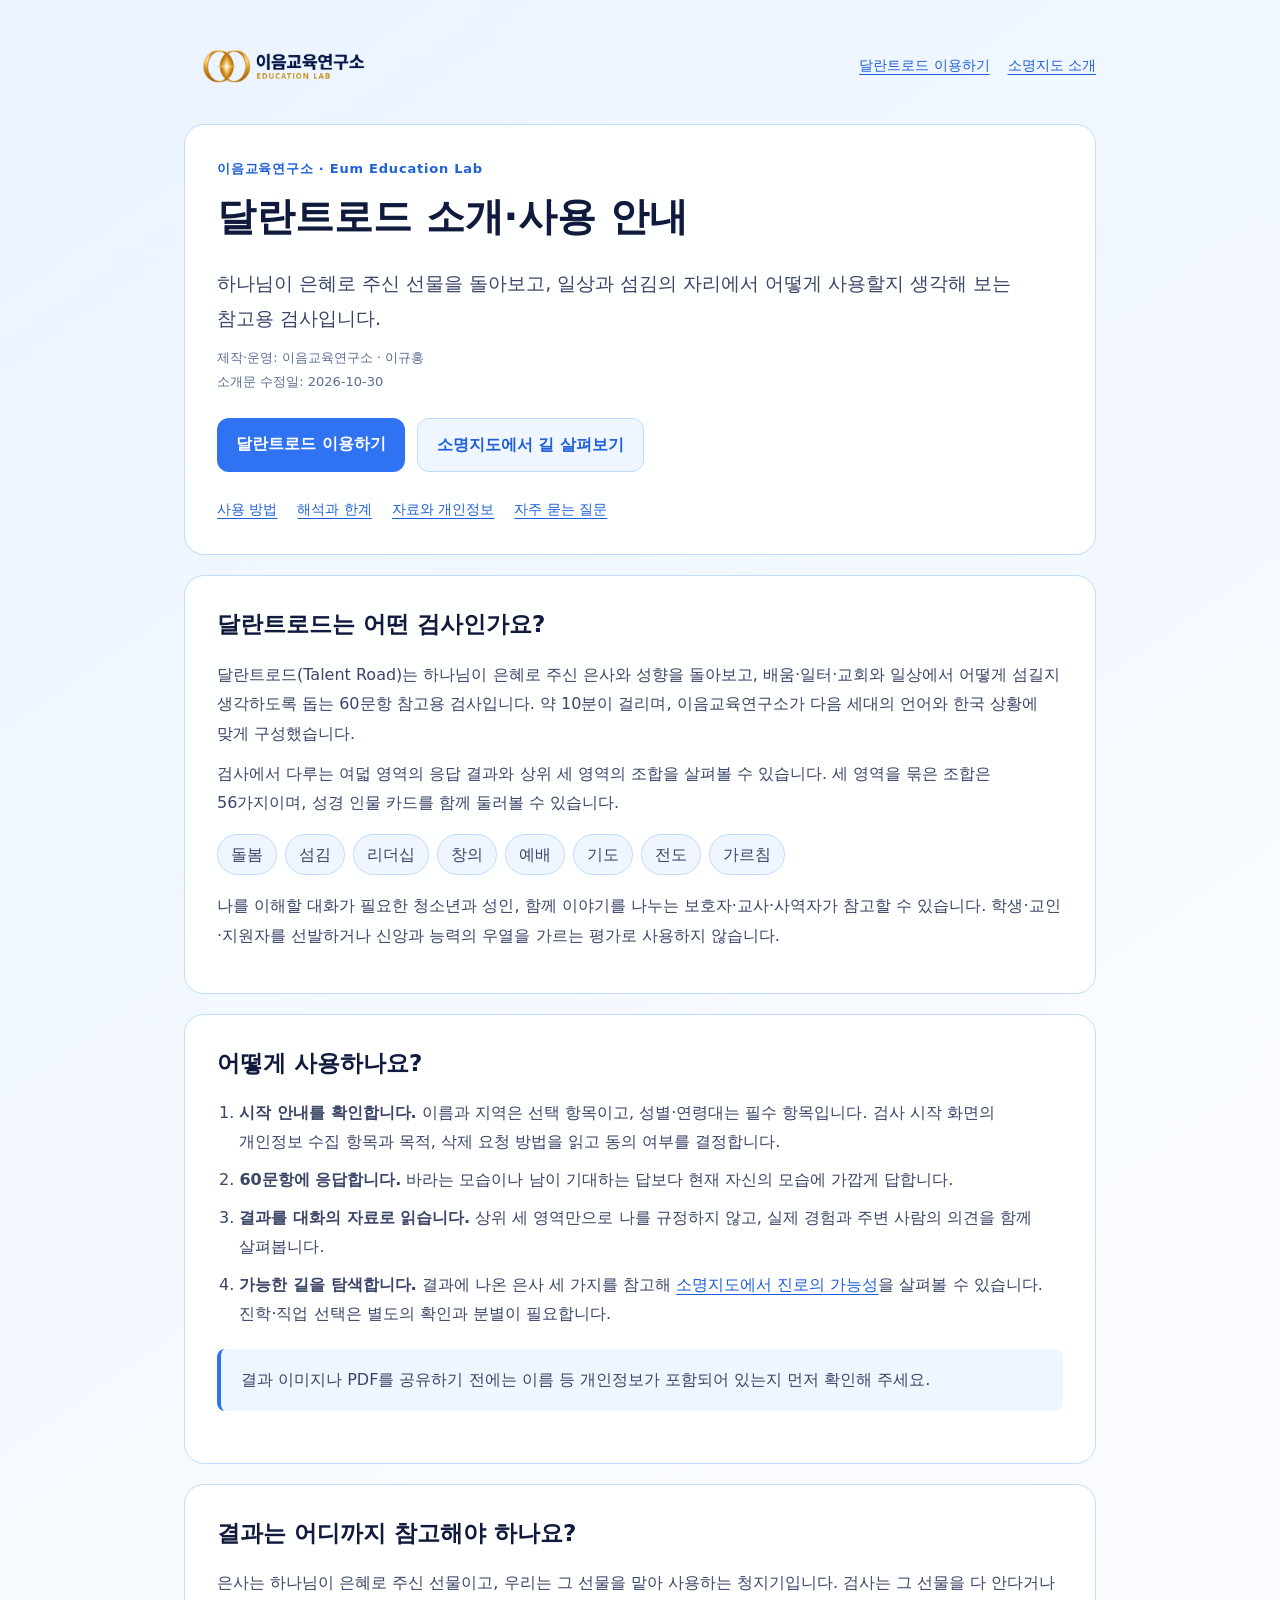
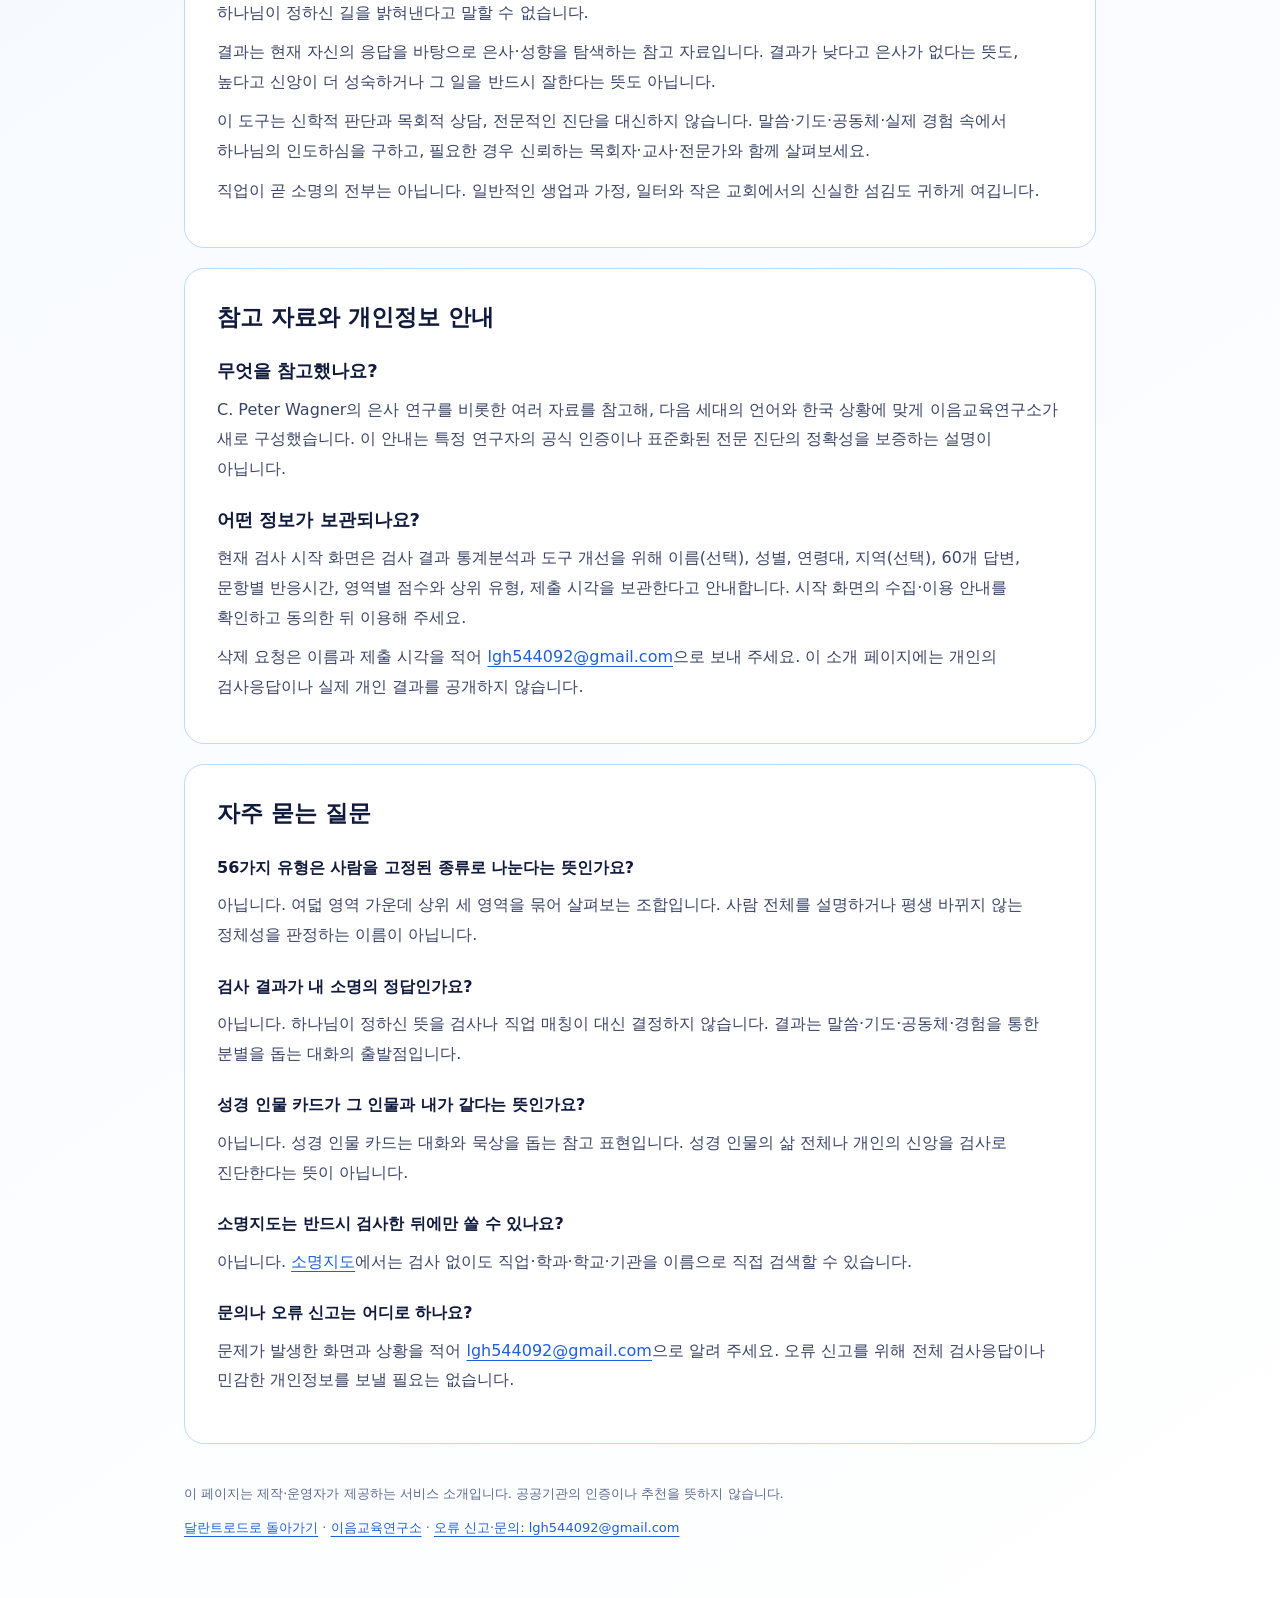
==== about.html @ 41f684d1 "Add public introduction, usage guide and FAQ Add a static Korean about.html with purpose, usage, pri" ====
<!doctype html>
<html lang="ko"><head><meta charset="utf-8"><meta name="viewport" content="width=device-width,initial-scale=1"><title>달란트로드 소개·사용 안내 | 이음교육연구소</title><meta name="description" content="달란트로드는 60문항으로 은사·성향을 돌아보는 참고용 검사입니다. 여덟 영역과 56가지 조합, 결과 해석의 한계, 개인정보 안내, 소명지도 활용 방법을 소개합니다."><meta name="author" content="이음교육연구소 · 이규홍"><link rel="canonical" href="https://lgh5440.github.io/talentroad-test/about.html"><link rel="icon" href="https://lgh5440.github.io/talentroad-test/app-icon.png"><meta property="og:type" content="website"><meta property="og:locale" content="ko_KR"><meta property="og:site_name" content="이음교육연구소"><meta property="og:title" content="달란트로드 소개·사용 안내"><meta property="og:description" content="달란트로드는 60문항으로 은사·성향을 돌아보는 참고용 검사입니다. 여덟 영역과 56가지 조합, 결과 해석의 한계, 개인정보 안내, 소명지도 활용 방법을 소개합니다."><meta property="og:url" content="https://lgh5440.github.io/talentroad-test/about.html"><meta property="og:image" content="https://lgh5440.github.io/talentroad-test/og.png"><meta name="twitter:card" content="summary_large_image"><meta name="twitter:title" content="달란트로드 소개·사용 안내"><meta name="twitter:description" content="달란트로드는 60문항으로 은사·성향을 돌아보는 참고용 검사입니다. 여덟 영역과 56가지 조합, 결과 해석의 한계, 개인정보 안내, 소명지도 활용 방법을 소개합니다."><meta name="twitter:image" content="https://lgh5440.github.io/talentroad-test/og.png"><style>:root{color-scheme:light;--blue:#2F73F2;--deep:#1F5FD9;--ink:#101A3D;--text:#3A4568;--line:#BFDBFE}*{box-sizing:border-box}html{scroll-behavior:smooth}body{margin:0;background:linear-gradient(145deg,#EAF3FF,#F8FBFF 45%,#fff);color:var(--text);font:16px/1.85 Pretendard,"Noto Sans KR","Apple SD Gothic Neo",system-ui,sans-serif;word-break:keep-all;overflow-wrap:anywhere}a{color:var(--deep);text-underline-offset:4px}a:focus-visible{outline:3px solid var(--blue);outline-offset:5px;border-radius:3px}.guide-skip{position:absolute;top:-100px;left:16px;background:white;padding:10px}.guide-skip:focus{top:8px}.guide-shell{max-width:960px;margin:auto;padding:24px}.guide-header{display:flex;justify-content:space-between;align-items:center;gap:20px;flex-wrap:wrap;padding:8px 0 24px}.guide-logo{display:block;width:205px;max-width:55vw;height:68px;object-fit:contain}.guide-nav{display:flex;gap:18px;flex-wrap:wrap;font-size:14px}.guide-hero,.guide-section{background:rgba(255,255,255,.96);border:1px solid var(--line);border-radius:20px;padding:32px;margin-bottom:20px}.guide-kicker{color:var(--deep);font-weight:700;font-size:13px;letter-spacing:.06em;margin:0 0 8px}h1,h2,h3{color:var(--ink);line-height:1.45}h1{font-size:clamp(27px,5vw,39px);margin:0 0 20px}h2{font-size:23px;margin:0 0 18px}h3{font-size:18px;margin:24px 0 8px}p{margin:10px 0}ul,ol{padding-left:1.4em}li{margin:8px 0}.guide-lead{font-size:19px}.guide-actions{display:flex;flex-wrap:wrap;gap:12px;margin-top:24px}.guide-button{display:inline-block;border-radius:12px;background:var(--blue);color:white;font-weight:700;padding:11px 19px;text-decoration:none}.guide-button.secondary{background:#EFF6FF;color:var(--deep);border:1px solid var(--line)}.guide-note{background:#EFF6FF;border-left:4px solid var(--blue);border-radius:8px;padding:16px 20px;margin:20px 0}.guide-toc{display:flex;flex-wrap:wrap;gap:10px 20px;font-size:14px;margin-top:25px}.guide-faq dt{font-weight:700;color:var(--ink);margin-top:22px}.guide-faq dd{margin:8px 0 0}.guide-meta,.guide-footer{font-size:13px;color:#5C6A93}.guide-footer{padding:8px 0 24px}.guide-gifts{display:flex;flex-wrap:wrap;gap:8px;list-style:none;padding:0}.guide-gifts li{padding:5px 13px;border-radius:999px;background:#EFF6FF;border:1px solid var(--line);margin:0}@media(max-width:600px){.guide-shell{padding:16px}.guide-hero,.guide-section{padding:23px 20px;border-radius:16px}.guide-header{gap:10px}.guide-lead{font-size:17px}.guide-actions{flex-direction:column}.guide-button{text-align:center}.guide-logo{width:180px;height:58px}h2{font-size:21px}}</style></head><body><a class="guide-skip" href="#guide-main">본문으로 건너뛰기</a><div class="guide-shell"><header class="guide-header"><a href="https://lgh5440.github.io/eum-lab/"><img class="guide-logo" src="https://lgh5440.github.io/talentroad-test/assets/eum-lab-logo.png" alt="이음교육연구소 Eum Education Lab"></a><nav class="guide-nav" aria-label="서비스 바로가기"><a href="https://lgh5440.github.io/talentroad-test/">달란트로드 이용하기</a><a href="https://lgh5440.github.io/calling-map/about.html">소명지도 소개</a></nav></header><main id="guide-main"><section class="guide-hero"><p class="guide-kicker">이음교육연구소 · Eum Education Lab</p><h1>달란트로드 소개·사용 안내</h1><p class="guide-lead">하나님이 은혜로 주신 선물을 돌아보고, 일상과 섬김의 자리에서 어떻게 사용할지 생각해 보는 참고용 검사입니다.</p><p class="guide-meta">제작·운영: 이음교육연구소 · 이규홍<br>소개문 수정일: <time datetime="2026-10-30">2026-10-30</time></p><div class="guide-actions"><a class="guide-button" href="https://lgh5440.github.io/talentroad-test/">달란트로드 이용하기</a><a class="guide-button secondary" href="https://lgh5440.github.io/calling-map/">소명지도에서 길 살펴보기</a></div><nav class="guide-toc" aria-label="이 페이지 목차"><a href="#guide-use">사용 방법</a><a href="#guide-discern">해석과 한계</a><a href="#guide-sources">자료와 개인정보</a><a href="#guide-faq">자주 묻는 질문</a></nav></section><section class="guide-section" aria-labelledby="guide-what"><h2 id="guide-what">달란트로드는 어떤 검사인가요?</h2><p>달란트로드(Talent Road)는 하나님이 은혜로 주신 은사와 성향을 돌아보고, 배움·일터·교회와 일상에서 어떻게 섬길지 생각하도록 돕는 60문항 참고용 검사입니다. 약 10분이 걸리며, 이음교육연구소가 다음 세대의 언어와 한국 상황에 맞게 구성했습니다.</p><p>검사에서 다루는 여덟 영역의 응답 결과와 상위 세 영역의 조합을 살펴볼 수 있습니다. 세 영역을 묶은 조합은 56가지이며, 성경 인물 카드를 함께 둘러볼 수 있습니다.</p><ul class="guide-gifts" aria-label="검사에서 다루는 여덟 영역"><li>돌봄</li><li>섬김</li><li>리더십</li><li>창의</li><li>예배</li><li>기도</li><li>전도</li><li>가르침</li></ul><p>나를 이해할 대화가 필요한 청소년과 성인, 함께 이야기를 나누는 보호자·교사·사역자가 참고할 수 있습니다. 학생·교인·지원자를 선발하거나 신앙과 능력의 우열을 가르는 평가로 사용하지 않습니다.</p></section><section class="guide-section" id="guide-use"><h2>어떻게 사용하나요?</h2><ol><li><strong>시작 안내를 확인합니다.</strong> 이름과 지역은 선택 항목이고, 성별·연령대는 필수 항목입니다. 검사 시작 화면의 개인정보 수집 항목과 목적, 삭제 요청 방법을 읽고 동의 여부를 결정합니다.</li><li><strong>60문항에 응답합니다.</strong> 바라는 모습이나 남이 기대하는 답보다 현재 자신의 모습에 가깝게 답합니다.</li><li><strong>결과를 대화의 자료로 읽습니다.</strong> 상위 세 영역만으로 나를 규정하지 않고, 실제 경험과 주변 사람의 의견을 함께 살펴봅니다.</li><li><strong>가능한 길을 탐색합니다.</strong> 결과에 나온 은사 세 가지를 참고해 <a href="https://lgh5440.github.io/calling-map/#/gifts">소명지도에서 진로의 가능성</a>을 살펴볼 수 있습니다. 진학·직업 선택은 별도의 확인과 분별이 필요합니다.</li></ol><p class="guide-note">결과 이미지나 PDF를 공유하기 전에는 이름 등 개인정보가 포함되어 있는지 먼저 확인해 주세요.</p></section><section class="guide-section" id="guide-discern"><h2>결과는 어디까지 참고해야 하나요?</h2><p>은사는 하나님이 은혜로 주신 선물이고, 우리는 그 선물을 맡아 사용하는 청지기입니다. 검사는 그 선물을 다 안다거나 하나님이 정하신 길을 밝혀낸다고 말할 수 없습니다.</p><p>결과는 현재 자신의 응답을 바탕으로 은사·성향을 탐색하는 참고 자료입니다. 결과가 낮다고 은사가 없다는 뜻도, 높다고 신앙이 더 성숙하거나 그 일을 반드시 잘한다는 뜻도 아닙니다.</p><p>이 도구는 신학적 판단과 목회적 상담, 전문적인 진단을 대신하지 않습니다. 말씀·기도·공동체·실제 경험 속에서 하나님의 인도하심을 구하고, 필요한 경우 신뢰하는 목회자·교사·전문가와 함께 살펴보세요.</p><p>직업이 곧 소명의 전부는 아닙니다. 일반적인 생업과 가정, 일터와 작은 교회에서의 신실한 섬김도 귀하게 여깁니다.</p></section><section class="guide-section" id="guide-sources"><h2>참고 자료와 개인정보 안내</h2><h3>무엇을 참고했나요?</h3><p>C. Peter Wagner의 은사 연구를 비롯한 여러 자료를 참고해, 다음 세대의 언어와 한국 상황에 맞게 이음교육연구소가 새로 구성했습니다. 이 안내는 특정 연구자의 공식 인증이나 표준화된 전문 진단의 정확성을 보증하는 설명이 아닙니다.</p><h3>어떤 정보가 보관되나요?</h3><p>현재 검사 시작 화면은 검사 결과 통계분석과 도구 개선을 위해 이름(선택), 성별, 연령대, 지역(선택), 60개 답변, 문항별 반응시간, 영역별 점수와 상위 유형, 제출 시각을 보관한다고 안내합니다. 시작 화면의 수집·이용 안내를 확인하고 동의한 뒤 이용해 주세요.</p><p>삭제 요청은 이름과 제출 시각을 적어 <a href="mailto:lgh544092@gmail.com">lgh544092@gmail.com</a>으로 보내 주세요. 이 소개 페이지에는 개인의 검사응답이나 실제 개인 결과를 공개하지 않습니다.</p></section><section class="guide-section" id="guide-faq"><h2>자주 묻는 질문</h2><dl class="guide-faq"><dt>56가지 유형은 사람을 고정된 종류로 나눈다는 뜻인가요?</dt><dd>아닙니다. 여덟 영역 가운데 상위 세 영역을 묶어 살펴보는 조합입니다. 사람 전체를 설명하거나 평생 바뀌지 않는 정체성을 판정하는 이름이 아닙니다.</dd><dt>검사 결과가 내 소명의 정답인가요?</dt><dd>아닙니다. 하나님이 정하신 뜻을 검사나 직업 매칭이 대신 결정하지 않습니다. 결과는 말씀·기도·공동체·경험을 통한 분별을 돕는 대화의 출발점입니다.</dd><dt>성경 인물 카드가 그 인물과 내가 같다는 뜻인가요?</dt><dd>아닙니다. 성경 인물 카드는 대화와 묵상을 돕는 참고 표현입니다. 성경 인물의 삶 전체나 개인의 신앙을 검사로 진단한다는 뜻이 아닙니다.</dd><dt>소명지도는 반드시 검사한 뒤에만 쓸 수 있나요?</dt><dd>아닙니다. <a href="https://lgh5440.github.io/calling-map/">소명지도</a>에서는 검사 없이도 직업·학과·학교·기관을 이름으로 직접 검색할 수 있습니다.</dd><dt>문의나 오류 신고는 어디로 하나요?</dt><dd>문제가 발생한 화면과 상황을 적어 <a href="mailto:lgh544092@gmail.com">lgh544092@gmail.com</a>으로 알려 주세요. 오류 신고를 위해 전체 검사응답이나 민감한 개인정보를 보낼 필요는 없습니다.</dd></dl></section></main><footer class="guide-footer"><p>이 페이지는 제작·운영자가 제공하는 서비스 소개입니다. 공공기관의 인증이나 추천을 뜻하지 않습니다.</p><p><a href="https://lgh5440.github.io/talentroad-test/">달란트로드로 돌아가기</a> · <a href="https://lgh5440.github.io/eum-lab/">이음교육연구소</a> · <a href="mailto:lgh544092@gmail.com">오류 신고·문의: lgh544092@gmail.com</a></p></footer></div></body></html>
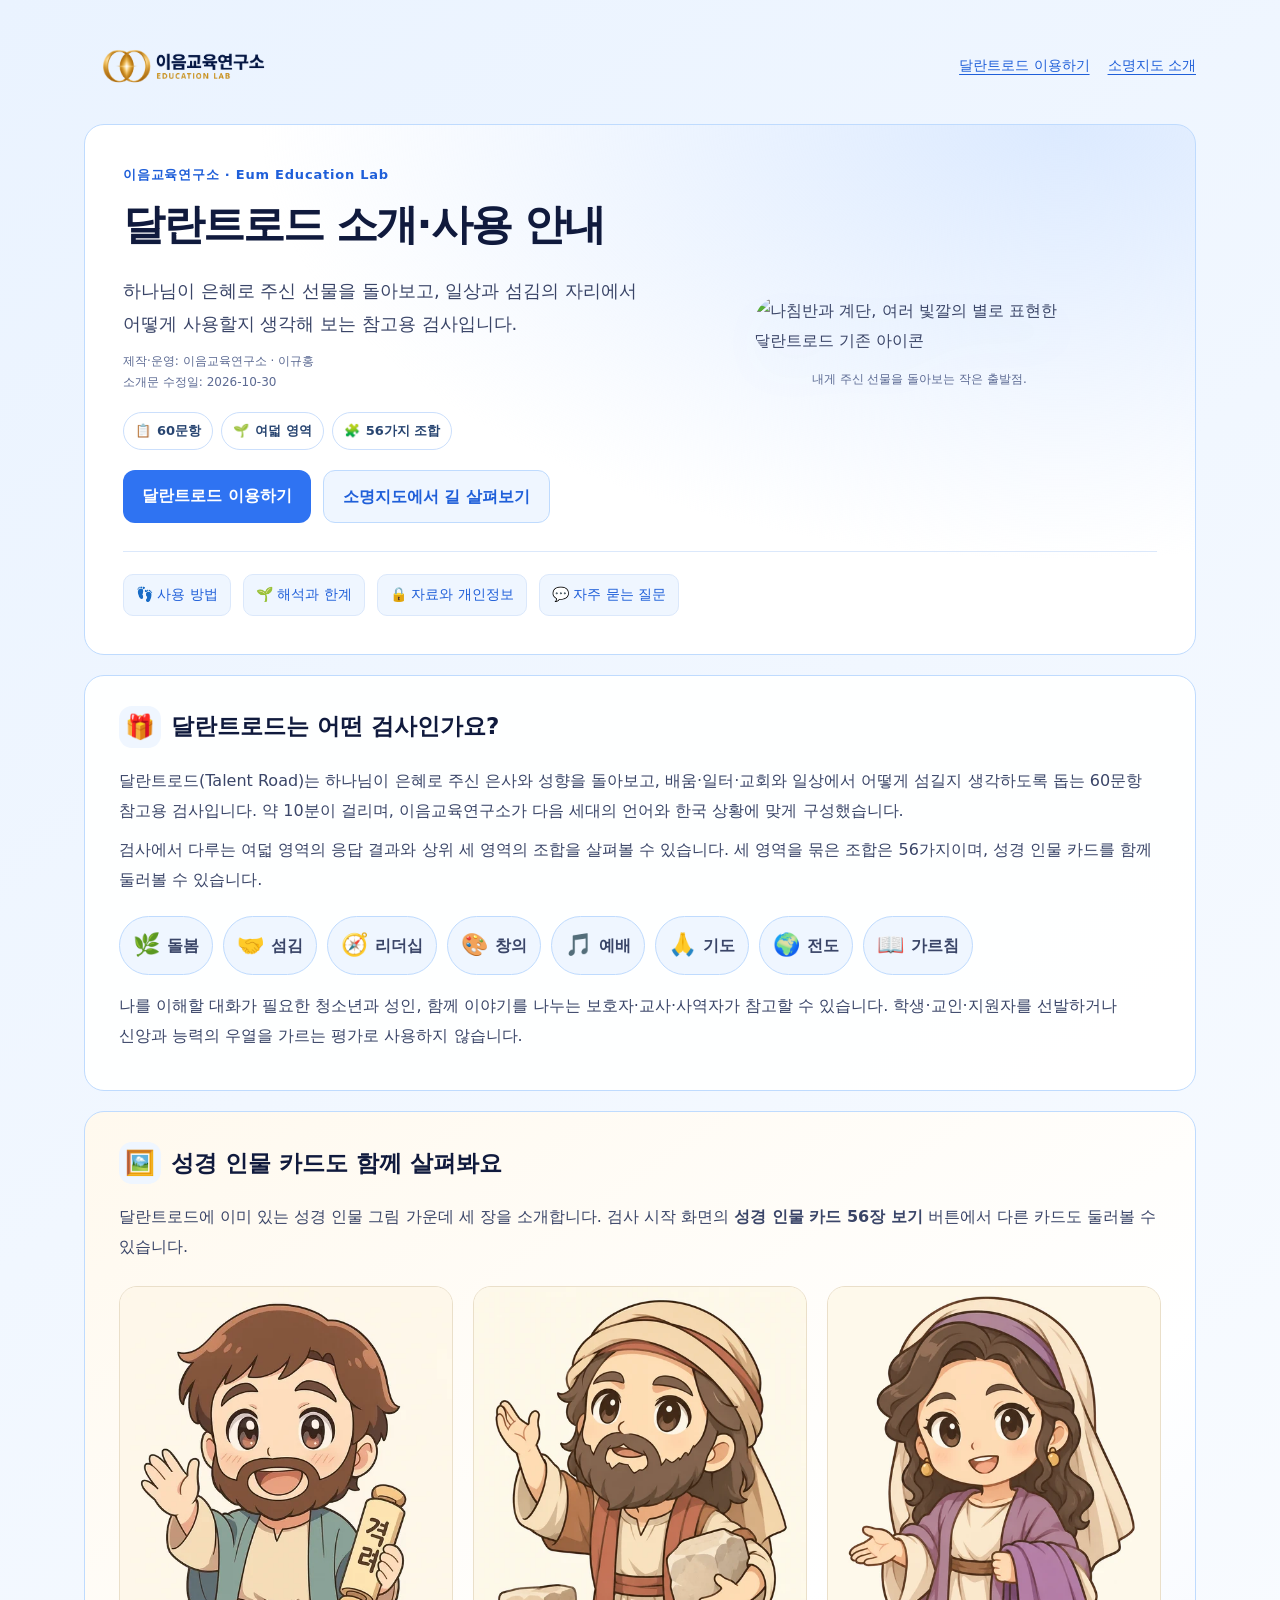
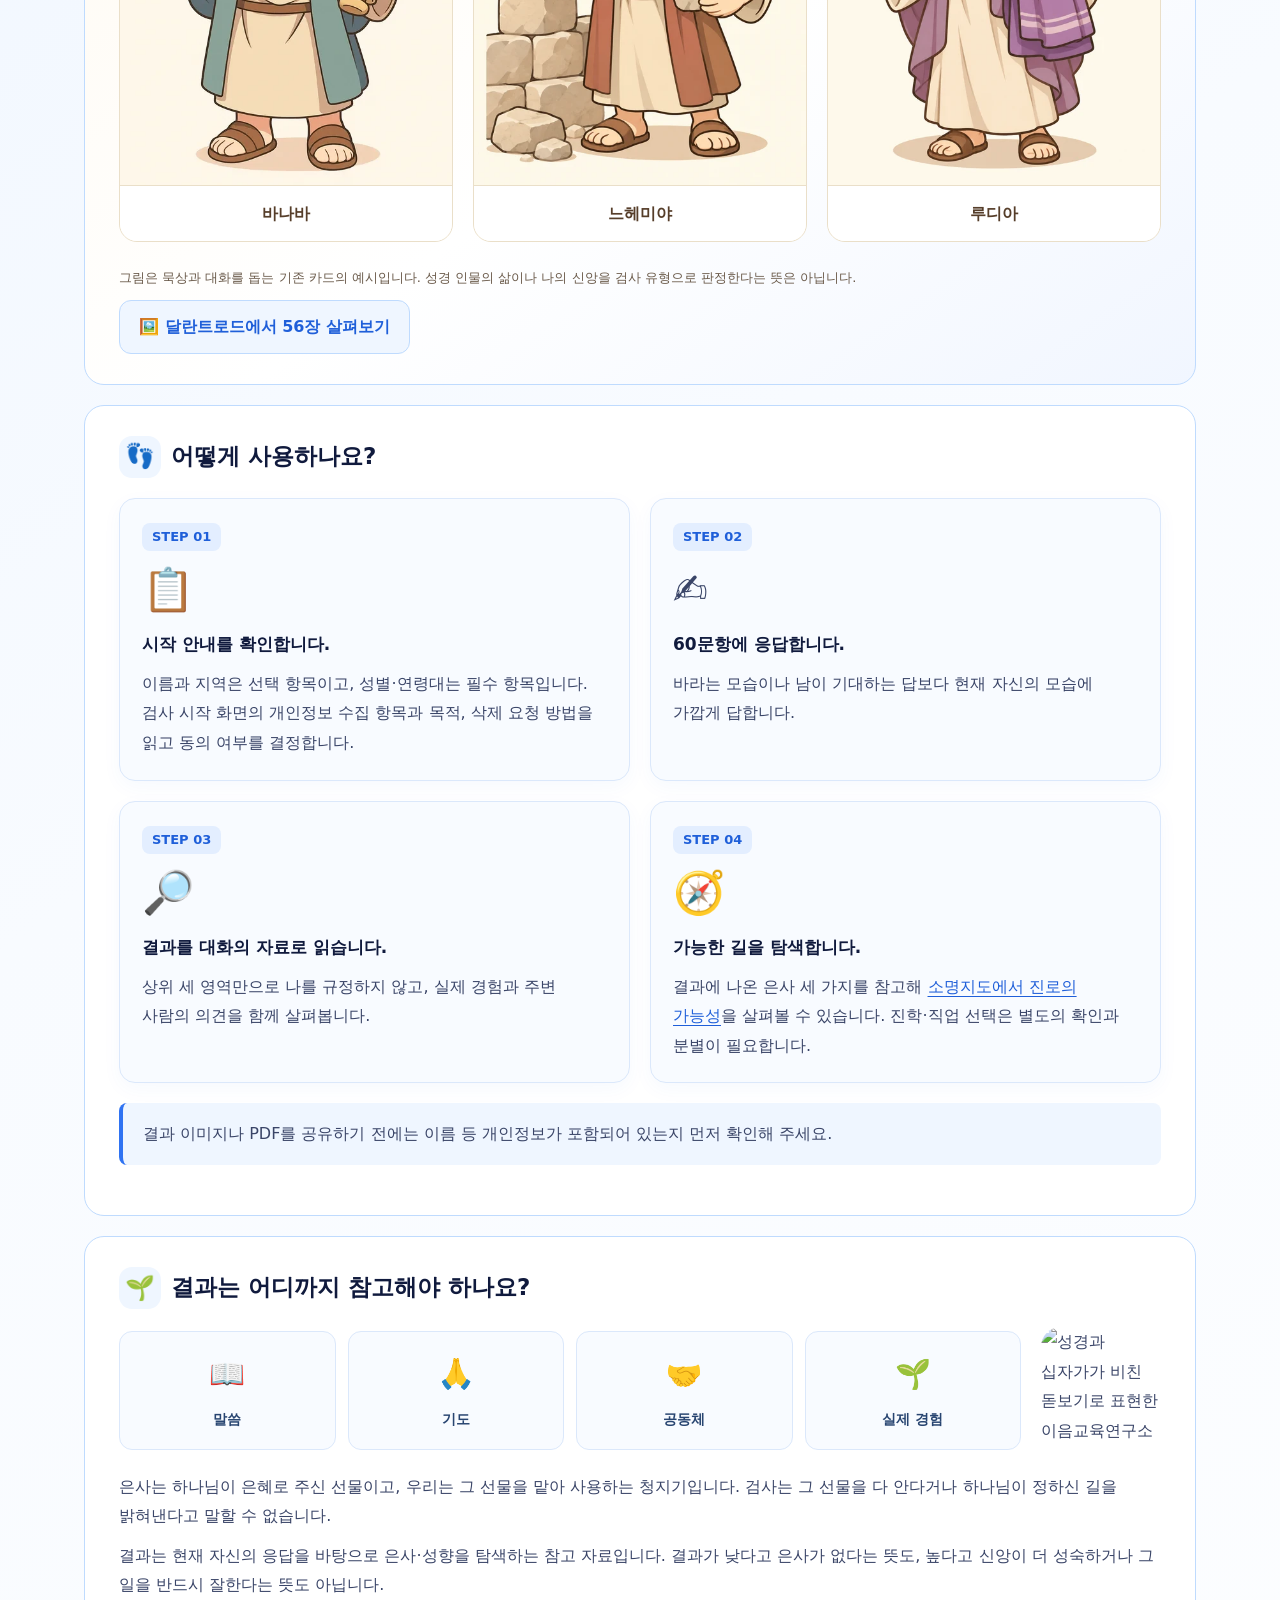
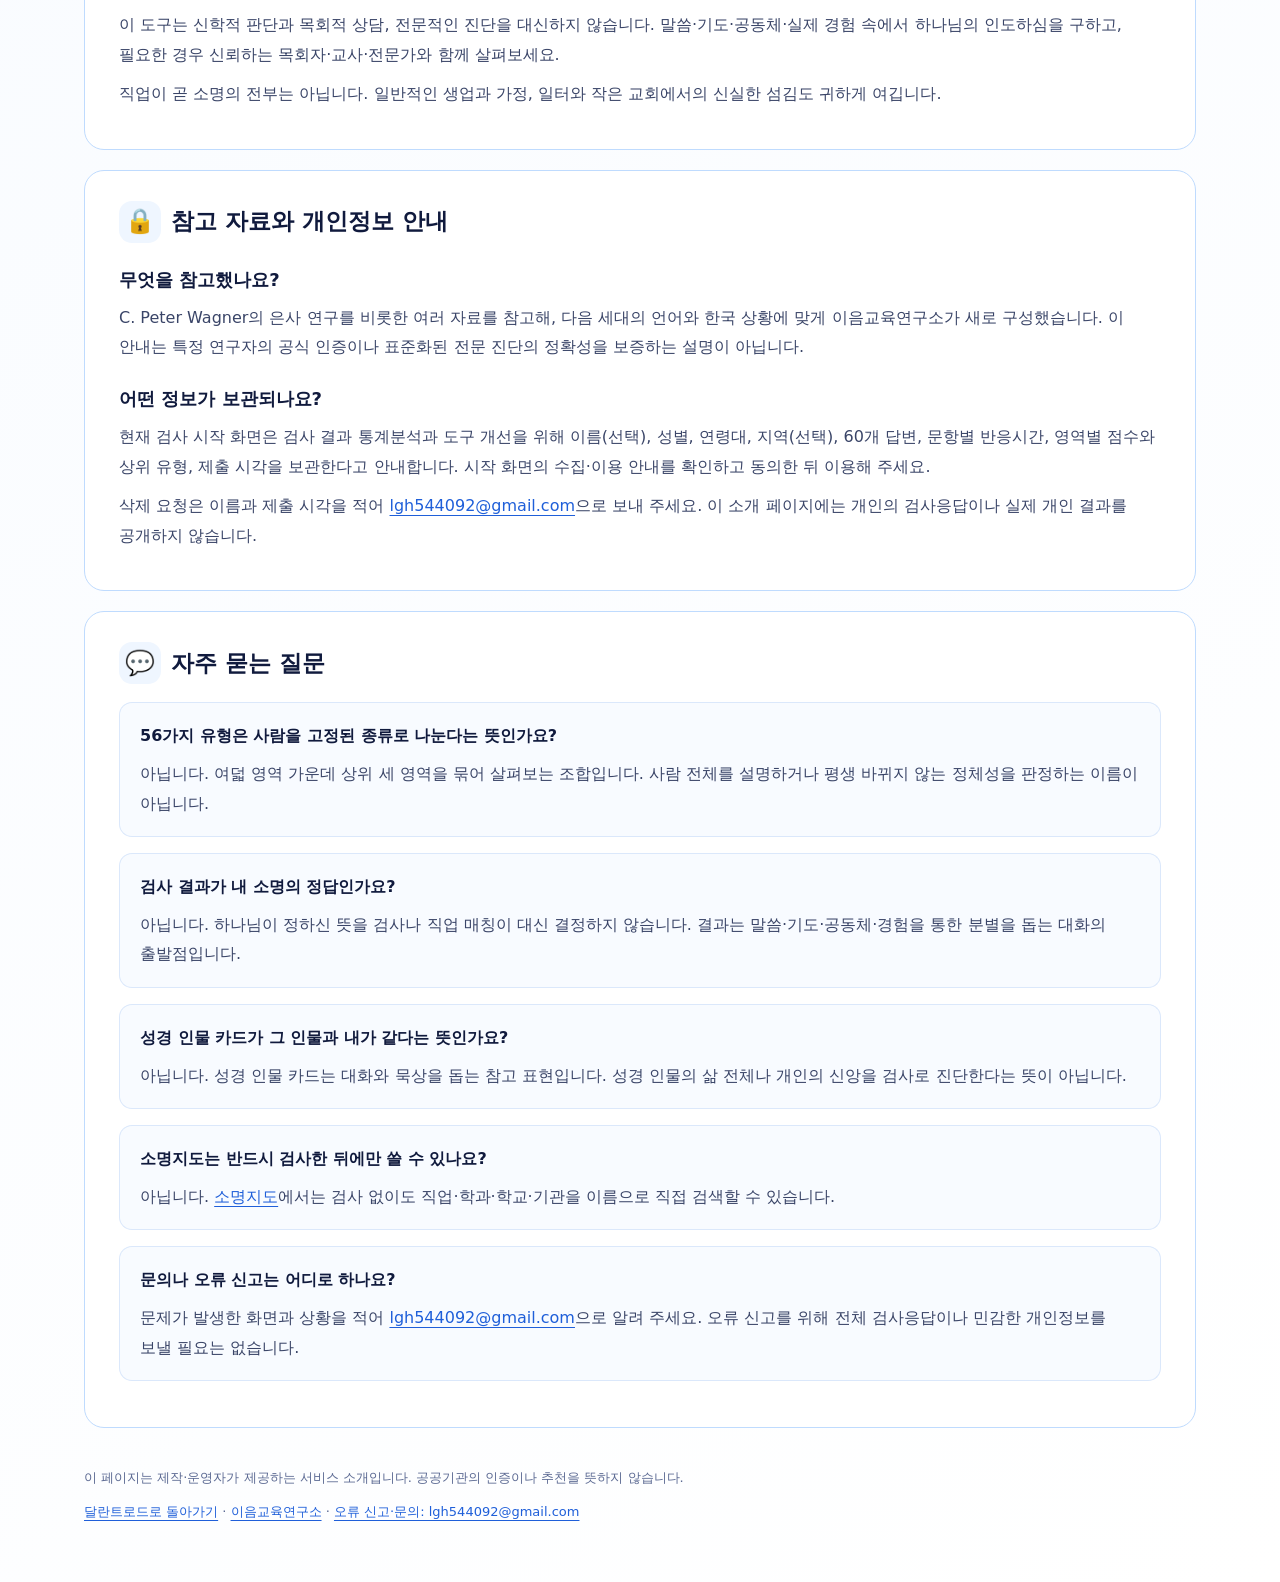
==== commit 3161c6fe: "Illustrate introduction with existing artwork and emoji Update only about.html. Reuse the Eum Talent" ====
--- a/about.html
+++ b/about.html
@@ -1,2 +1,2 @@
 <!doctype html>
-<html lang="ko"><head><meta charset="utf-8"><meta name="viewport" content="width=device-width,initial-scale=1"><title>달란트로드 소개·사용 안내 | 이음교육연구소</title><meta name="description" content="달란트로드는 60문항으로 은사·성향을 돌아보는 참고용 검사입니다. 여덟 영역과 56가지 조합, 결과 해석의 한계, 개인정보 안내, 소명지도 활용 방법을 소개합니다."><meta name="author" content="이음교육연구소 · 이규홍"><link rel="canonical" href="https://lgh5440.github.io/talentroad-test/about.html"><link rel="icon" href="https://lgh5440.github.io/talentroad-test/app-icon.png"><meta property="og:type" content="website"><meta property="og:locale" content="ko_KR"><meta property="og:site_name" content="이음교육연구소"><meta property="og:title" content="달란트로드 소개·사용 안내"><meta property="og:description" content="달란트로드는 60문항으로 은사·성향을 돌아보는 참고용 검사입니다. 여덟 영역과 56가지 조합, 결과 해석의 한계, 개인정보 안내, 소명지도 활용 방법을 소개합니다."><meta property="og:url" content="https://lgh5440.github.io/talentroad-test/about.html"><meta property="og:image" content="https://lgh5440.github.io/talentroad-test/og.png"><meta name="twitter:card" content="summary_large_image"><meta name="twitter:title" content="달란트로드 소개·사용 안내"><meta name="twitter:description" content="달란트로드는 60문항으로 은사·성향을 돌아보는 참고용 검사입니다. 여덟 영역과 56가지 조합, 결과 해석의 한계, 개인정보 안내, 소명지도 활용 방법을 소개합니다."><meta name="twitter:image" content="https://lgh5440.github.io/talentroad-test/og.png"><style>:root{color-scheme:light;--blue:#2F73F2;--deep:#1F5FD9;--ink:#101A3D;--text:#3A4568;--line:#BFDBFE}*{box-sizing:border-box}html{scroll-behavior:smooth}body{margin:0;background:linear-gradient(145deg,#EAF3FF,#F8FBFF 45%,#fff);color:var(--text);font:16px/1.85 Pretendard,"Noto Sans KR","Apple SD Gothic Neo",system-ui,sans-serif;word-break:keep-all;overflow-wrap:anywhere}a{color:var(--deep);text-underline-offset:4px}a:focus-visible{outline:3px solid var(--blue);outline-offset:5px;border-radius:3px}.guide-skip{position:absolute;top:-100px;left:16px;background:white;padding:10px}.guide-skip:focus{top:8px}.guide-shell{max-width:960px;margin:auto;padding:24px}.guide-header{display:flex;justify-content:space-between;align-items:center;gap:20px;flex-wrap:wrap;padding:8px 0 24px}.guide-logo{display:block;width:205px;max-width:55vw;height:68px;object-fit:contain}.guide-nav{display:flex;gap:18px;flex-wrap:wrap;font-size:14px}.guide-hero,.guide-section{background:rgba(255,255,255,.96);border:1px solid var(--line);border-radius:20px;padding:32px;margin-bottom:20px}.guide-kicker{color:var(--deep);font-weight:700;font-size:13px;letter-spacing:.06em;margin:0 0 8px}h1,h2,h3{color:var(--ink);line-height:1.45}h1{font-size:clamp(27px,5vw,39px);margin:0 0 20px}h2{font-size:23px;margin:0 0 18px}h3{font-size:18px;margin:24px 0 8px}p{margin:10px 0}ul,ol{padding-left:1.4em}li{margin:8px 0}.guide-lead{font-size:19px}.guide-actions{display:flex;flex-wrap:wrap;gap:12px;margin-top:24px}.guide-button{display:inline-block;border-radius:12px;background:var(--blue);color:white;font-weight:700;padding:11px 19px;text-decoration:none}.guide-button.secondary{background:#EFF6FF;color:var(--deep);border:1px solid var(--line)}.guide-note{background:#EFF6FF;border-left:4px solid var(--blue);border-radius:8px;padding:16px 20px;margin:20px 0}.guide-toc{display:flex;flex-wrap:wrap;gap:10px 20px;font-size:14px;margin-top:25px}.guide-faq dt{font-weight:700;color:var(--ink);margin-top:22px}.guide-faq dd{margin:8px 0 0}.guide-meta,.guide-footer{font-size:13px;color:#5C6A93}.guide-footer{padding:8px 0 24px}.guide-gifts{display:flex;flex-wrap:wrap;gap:8px;list-style:none;padding:0}.guide-gifts li{padding:5px 13px;border-radius:999px;background:#EFF6FF;border:1px solid var(--line);margin:0}@media(max-width:600px){.guide-shell{padding:16px}.guide-hero,.guide-section{padding:23px 20px;border-radius:16px}.guide-header{gap:10px}.guide-lead{font-size:17px}.guide-actions{flex-direction:column}.guide-button{text-align:center}.guide-logo{width:180px;height:58px}h2{font-size:21px}}</style></head><body><a class="guide-skip" href="#guide-main">본문으로 건너뛰기</a><div class="guide-shell"><header class="guide-header"><a href="https://lgh5440.github.io/eum-lab/"><img class="guide-logo" src="https://lgh5440.github.io/talentroad-test/assets/eum-lab-logo.png" alt="이음교육연구소 Eum Education Lab"></a><nav class="guide-nav" aria-label="서비스 바로가기"><a href="https://lgh5440.github.io/talentroad-test/">달란트로드 이용하기</a><a href="https://lgh5440.github.io/calling-map/about.html">소명지도 소개</a></nav></header><main id="guide-main"><section class="guide-hero"><p class="guide-kicker">이음교육연구소 · Eum Education Lab</p><h1>달란트로드 소개·사용 안내</h1><p class="guide-lead">하나님이 은혜로 주신 선물을 돌아보고, 일상과 섬김의 자리에서 어떻게 사용할지 생각해 보는 참고용 검사입니다.</p><p class="guide-meta">제작·운영: 이음교육연구소 · 이규홍<br>소개문 수정일: <time datetime="2026-10-30">2026-10-30</time></p><div class="guide-actions"><a class="guide-button" href="https://lgh5440.github.io/talentroad-test/">달란트로드 이용하기</a><a class="guide-button secondary" href="https://lgh5440.github.io/calling-map/">소명지도에서 길 살펴보기</a></div><nav class="guide-toc" aria-label="이 페이지 목차"><a href="#guide-use">사용 방법</a><a href="#guide-discern">해석과 한계</a><a href="#guide-sources">자료와 개인정보</a><a href="#guide-faq">자주 묻는 질문</a></nav></section><section class="guide-section" aria-labelledby="guide-what"><h2 id="guide-what">달란트로드는 어떤 검사인가요?</h2><p>달란트로드(Talent Road)는 하나님이 은혜로 주신 은사와 성향을 돌아보고, 배움·일터·교회와 일상에서 어떻게 섬길지 생각하도록 돕는 60문항 참고용 검사입니다. 약 10분이 걸리며, 이음교육연구소가 다음 세대의 언어와 한국 상황에 맞게 구성했습니다.</p><p>검사에서 다루는 여덟 영역의 응답 결과와 상위 세 영역의 조합을 살펴볼 수 있습니다. 세 영역을 묶은 조합은 56가지이며, 성경 인물 카드를 함께 둘러볼 수 있습니다.</p><ul class="guide-gifts" aria-label="검사에서 다루는 여덟 영역"><li>돌봄</li><li>섬김</li><li>리더십</li><li>창의</li><li>예배</li><li>기도</li><li>전도</li><li>가르침</li></ul><p>나를 이해할 대화가 필요한 청소년과 성인, 함께 이야기를 나누는 보호자·교사·사역자가 참고할 수 있습니다. 학생·교인·지원자를 선발하거나 신앙과 능력의 우열을 가르는 평가로 사용하지 않습니다.</p></section><section class="guide-section" id="guide-use"><h2>어떻게 사용하나요?</h2><ol><li><strong>시작 안내를 확인합니다.</strong> 이름과 지역은 선택 항목이고, 성별·연령대는 필수 항목입니다. 검사 시작 화면의 개인정보 수집 항목과 목적, 삭제 요청 방법을 읽고 동의 여부를 결정합니다.</li><li><strong>60문항에 응답합니다.</strong> 바라는 모습이나 남이 기대하는 답보다 현재 자신의 모습에 가깝게 답합니다.</li><li><strong>결과를 대화의 자료로 읽습니다.</strong> 상위 세 영역만으로 나를 규정하지 않고, 실제 경험과 주변 사람의 의견을 함께 살펴봅니다.</li><li><strong>가능한 길을 탐색합니다.</strong> 결과에 나온 은사 세 가지를 참고해 <a href="https://lgh5440.github.io/calling-map/#/gifts">소명지도에서 진로의 가능성</a>을 살펴볼 수 있습니다. 진학·직업 선택은 별도의 확인과 분별이 필요합니다.</li></ol><p class="guide-note">결과 이미지나 PDF를 공유하기 전에는 이름 등 개인정보가 포함되어 있는지 먼저 확인해 주세요.</p></section><section class="guide-section" id="guide-discern"><h2>결과는 어디까지 참고해야 하나요?</h2><p>은사는 하나님이 은혜로 주신 선물이고, 우리는 그 선물을 맡아 사용하는 청지기입니다. 검사는 그 선물을 다 안다거나 하나님이 정하신 길을 밝혀낸다고 말할 수 없습니다.</p><p>결과는 현재 자신의 응답을 바탕으로 은사·성향을 탐색하는 참고 자료입니다. 결과가 낮다고 은사가 없다는 뜻도, 높다고 신앙이 더 성숙하거나 그 일을 반드시 잘한다는 뜻도 아닙니다.</p><p>이 도구는 신학적 판단과 목회적 상담, 전문적인 진단을 대신하지 않습니다. 말씀·기도·공동체·실제 경험 속에서 하나님의 인도하심을 구하고, 필요한 경우 신뢰하는 목회자·교사·전문가와 함께 살펴보세요.</p><p>직업이 곧 소명의 전부는 아닙니다. 일반적인 생업과 가정, 일터와 작은 교회에서의 신실한 섬김도 귀하게 여깁니다.</p></section><section class="guide-section" id="guide-sources"><h2>참고 자료와 개인정보 안내</h2><h3>무엇을 참고했나요?</h3><p>C. Peter Wagner의 은사 연구를 비롯한 여러 자료를 참고해, 다음 세대의 언어와 한국 상황에 맞게 이음교육연구소가 새로 구성했습니다. 이 안내는 특정 연구자의 공식 인증이나 표준화된 전문 진단의 정확성을 보증하는 설명이 아닙니다.</p><h3>어떤 정보가 보관되나요?</h3><p>현재 검사 시작 화면은 검사 결과 통계분석과 도구 개선을 위해 이름(선택), 성별, 연령대, 지역(선택), 60개 답변, 문항별 반응시간, 영역별 점수와 상위 유형, 제출 시각을 보관한다고 안내합니다. 시작 화면의 수집·이용 안내를 확인하고 동의한 뒤 이용해 주세요.</p><p>삭제 요청은 이름과 제출 시각을 적어 <a href="mailto:lgh544092@gmail.com">lgh544092@gmail.com</a>으로 보내 주세요. 이 소개 페이지에는 개인의 검사응답이나 실제 개인 결과를 공개하지 않습니다.</p></section><section class="guide-section" id="guide-faq"><h2>자주 묻는 질문</h2><dl class="guide-faq"><dt>56가지 유형은 사람을 고정된 종류로 나눈다는 뜻인가요?</dt><dd>아닙니다. 여덟 영역 가운데 상위 세 영역을 묶어 살펴보는 조합입니다. 사람 전체를 설명하거나 평생 바뀌지 않는 정체성을 판정하는 이름이 아닙니다.</dd><dt>검사 결과가 내 소명의 정답인가요?</dt><dd>아닙니다. 하나님이 정하신 뜻을 검사나 직업 매칭이 대신 결정하지 않습니다. 결과는 말씀·기도·공동체·경험을 통한 분별을 돕는 대화의 출발점입니다.</dd><dt>성경 인물 카드가 그 인물과 내가 같다는 뜻인가요?</dt><dd>아닙니다. 성경 인물 카드는 대화와 묵상을 돕는 참고 표현입니다. 성경 인물의 삶 전체나 개인의 신앙을 검사로 진단한다는 뜻이 아닙니다.</dd><dt>소명지도는 반드시 검사한 뒤에만 쓸 수 있나요?</dt><dd>아닙니다. <a href="https://lgh5440.github.io/calling-map/">소명지도</a>에서는 검사 없이도 직업·학과·학교·기관을 이름으로 직접 검색할 수 있습니다.</dd><dt>문의나 오류 신고는 어디로 하나요?</dt><dd>문제가 발생한 화면과 상황을 적어 <a href="mailto:lgh544092@gmail.com">lgh544092@gmail.com</a>으로 알려 주세요. 오류 신고를 위해 전체 검사응답이나 민감한 개인정보를 보낼 필요는 없습니다.</dd></dl></section></main><footer class="guide-footer"><p>이 페이지는 제작·운영자가 제공하는 서비스 소개입니다. 공공기관의 인증이나 추천을 뜻하지 않습니다.</p><p><a href="https://lgh5440.github.io/talentroad-test/">달란트로드로 돌아가기</a> · <a href="https://lgh5440.github.io/eum-lab/">이음교육연구소</a> · <a href="mailto:lgh544092@gmail.com">오류 신고·문의: lgh544092@gmail.com</a></p></footer></div></body></html>
+<html lang="ko"><head><meta charset="utf-8"><meta name="viewport" content="width=device-width,initial-scale=1"><title>달란트로드 소개·사용 안내 | 이음교육연구소</title><meta name="description" content="달란트로드는 60문항으로 은사·성향을 돌아보는 참고용 검사입니다. 여덟 영역과 56가지 조합, 결과 해석의 한계, 개인정보 안내, 소명지도 활용 방법을 소개합니다."><meta name="author" content="이음교육연구소 · 이규홍"><link rel="canonical" href="https://lgh5440.github.io/talentroad-test/about.html"><link rel="icon" href="https://lgh5440.github.io/talentroad-test/app-icon.png"><meta property="og:type" content="website"><meta property="og:locale" content="ko_KR"><meta property="og:site_name" content="이음교육연구소"><meta property="og:title" content="달란트로드 소개·사용 안내"><meta property="og:description" content="달란트로드는 60문항으로 은사·성향을 돌아보는 참고용 검사입니다. 여덟 영역과 56가지 조합, 결과 해석의 한계, 개인정보 안내, 소명지도 활용 방법을 소개합니다."><meta property="og:url" content="https://lgh5440.github.io/talentroad-test/about.html"><meta property="og:image" content="https://lgh5440.github.io/talentroad-test/og.png"><meta name="twitter:card" content="summary_large_image"><meta name="twitter:title" content="달란트로드 소개·사용 안내"><meta name="twitter:description" content="달란트로드는 60문항으로 은사·성향을 돌아보는 참고용 검사입니다. 여덟 영역과 56가지 조합, 결과 해석의 한계, 개인정보 안내, 소명지도 활용 방법을 소개합니다."><meta name="twitter:image" content="https://lgh5440.github.io/talentroad-test/og.png"><style>:root{color-scheme:light;--blue:#2F73F2;--deep:#1F5FD9;--ink:#101A3D;--text:#3A4568;--line:#BFDBFE}*{box-sizing:border-box}html{scroll-behavior:smooth}body{margin:0;background:linear-gradient(145deg,#EAF3FF,#F8FBFF 45%,#fff);color:var(--text);font:16px/1.85 Pretendard,"Noto Sans KR","Apple SD Gothic Neo",system-ui,sans-serif;word-break:keep-all;overflow-wrap:anywhere}a{color:var(--deep);text-underline-offset:4px}a:focus-visible{outline:3px solid var(--blue);outline-offset:5px;border-radius:3px}.guide-skip{position:absolute;top:-100px;left:16px;background:white;padding:10px}.guide-skip:focus{top:8px}.guide-shell{max-width:960px;margin:auto;padding:24px}.guide-header{display:flex;justify-content:space-between;align-items:center;gap:20px;flex-wrap:wrap;padding:8px 0 24px}.guide-logo{display:block;width:205px;max-width:55vw;height:68px;object-fit:contain}.guide-nav{display:flex;gap:18px;flex-wrap:wrap;font-size:14px}.guide-hero,.guide-section{background:rgba(255,255,255,.96);border:1px solid var(--line);border-radius:20px;padding:32px;margin-bottom:20px}.guide-kicker{color:var(--deep);font-weight:700;font-size:13px;letter-spacing:.06em;margin:0 0 8px}h1,h2,h3{color:var(--ink);line-height:1.45}h1{font-size:clamp(27px,5vw,39px);margin:0 0 20px}h2{font-size:23px;margin:0 0 18px}h3{font-size:18px;margin:24px 0 8px}p{margin:10px 0}ul,ol{padding-left:1.4em}li{margin:8px 0}.guide-lead{font-size:19px}.guide-actions{display:flex;flex-wrap:wrap;gap:12px;margin-top:24px}.guide-button{display:inline-block;border-radius:12px;background:var(--blue);color:white;font-weight:700;padding:11px 19px;text-decoration:none}.guide-button.secondary{background:#EFF6FF;color:var(--deep);border:1px solid var(--line)}.guide-note{background:#EFF6FF;border-left:4px solid var(--blue);border-radius:8px;padding:16px 20px;margin:20px 0}.guide-toc{display:flex;flex-wrap:wrap;gap:10px 20px;font-size:14px;margin-top:25px}.guide-faq dt{font-weight:700;color:var(--ink);margin-top:22px}.guide-faq dd{margin:8px 0 0}.guide-meta,.guide-footer{font-size:13px;color:#5C6A93}.guide-footer{padding:8px 0 24px}.guide-gifts{display:flex;flex-wrap:wrap;gap:8px;list-style:none;padding:0}.guide-gifts li{padding:5px 13px;border-radius:999px;background:#EFF6FF;border:1px solid var(--line);margin:0}@media(max-width:600px){.guide-shell{padding:16px}.guide-hero,.guide-section{padding:23px 20px;border-radius:16px}.guide-header{gap:10px}.guide-lead{font-size:17px}.guide-actions{flex-direction:column}.guide-button{text-align:center}.guide-logo{width:180px;height:58px}h2{font-size:21px}}.guide-shell{max-width:1160px}.guide-hero{padding:38px;background:radial-gradient(ellipse at 88% 0%,#dceaff,transparent 58%),#fff;overflow:hidden}.guide-hero-grid{display:grid;grid-template-columns:1.12fr 1fr;gap:26px;align-items:center}.guide-hero-copy{min-width:0}.guide-hero h1{font-size:clamp(29px,3.6vw,42px);letter-spacing:-.045em;margin-bottom:18px}.guide-lead{font-size:18px;line-height:1.85}.guide-hero-art{margin:0;display:flex;flex-direction:column;align-items:center;justify-content:center;min-width:0}.guide-hero-art img{display:block;width:100%;max-width:470px;height:auto;object-fit:contain}.guide-hero-art.tr-art img{max-width:330px;filter:drop-shadow(0 20px 24px rgba(47,115,242,.12));border-radius:28px}.guide-hero-art figcaption{font-size:12px;color:#5C6A93;margin-top:12px;text-align:center}.guide-meta{font-size:12px;line-height:1.75}.guide-stats{display:flex;flex-wrap:wrap;gap:8px;margin:19px 0}.guide-pill{display:inline-flex;gap:6px;align-items:center;background:#fff;border:1px solid #cbdffc;color:#284571;font-size:13px;font-weight:700;padding:6px 11px;border-radius:999px}.guide-toc{padding-top:22px;margin-top:28px;border-top:1px solid #dbe8fb;gap:10px 12px}.guide-toc a{text-decoration:none;background:#EFF6FF;border:1px solid #dbe8fb;padding:7px 12px;border-radius:10px}.guide-actions{margin-top:20px}.guide-section{padding:30px 34px}.guide-section h2{display:flex;gap:10px;align-items:center;font-size:23px}.guide-section h2 .guide-section-emoji{display:inline-flex;flex:0 0 auto;align-items:center;justify-content:center;width:42px;height:42px;border-radius:13px;background:#EFF6FF;font-size:24px}.guide-step-grid{display:grid;grid-template-columns:1fr 1fr;gap:20px;list-style:none;padding:0;margin:20px 0}.guide-step-grid>li{position:relative;margin:0;border:1px solid #dbe8fb;border-radius:16px;overflow:hidden;background:#F8FBFF;box-shadow:0 6px 20px rgba(31,95,217,.04)}.guide-step-image{display:block;width:100%;aspect-ratio:16/10;object-fit:cover;background:#EFF6FF}.guide-step-copy{padding:22px;line-height:1.85}.guide-step-copy strong{display:block;margin:0 0 8px;color:#101A3D;font-size:17px}.guide-step-number{display:inline-block;margin-bottom:12px;padding:2px 10px;background:#e3eeff;color:#1F5FD9;border-radius:8px;font-weight:800;font-size:13px}.guide-step-emoji{display:block;font-size:42px;line-height:1.3;margin-bottom:12px}.guide-people{background:linear-gradient(145deg,#FFF9EE,#fff 60%,#F1F6FF)}.guide-people-grid{display:grid;grid-template-columns:repeat(3,1fr);gap:20px;margin:24px 0}.guide-person{margin:0;background:#fffaf0;border:1px solid #eadfc9;border-radius:18px;overflow:hidden}.guide-person img{display:block;width:100%;aspect-ratio:2/3;object-fit:contain}.guide-person figcaption{padding:13px;text-align:center;font-weight:800;color:#563e2a;border-top:1px solid #eadfc9;background:#fff}.guide-person-note{font-size:13px;color:#6a5a4a}.guide-principles{display:grid;grid-template-columns:repeat(4,1fr);gap:12px;margin:22px 0}.guide-principle{display:flex;flex-direction:column;gap:5px;align-items:center;text-align:center;border:1px solid #dbe8fb;border-radius:13px;padding:16px 8px;background:#F8FBFF;color:#284571;font-size:14px;font-weight:700}.guide-principle span{font-size:29px}.guide-belief-icon{float:right;width:120px;height:120px;object-fit:contain;margin:0 0 14px 20px;border-radius:20px}.guide-section:after{content:"";display:block;clear:both}.guide-faq dt{padding:18px 20px 0;margin-top:16px;border:1px solid #dbe8fb;border-bottom:0;border-radius:13px 13px 0 0;background:#F8FBFF}.guide-faq dd{padding:8px 20px 18px;margin:0;border:1px solid #dbe8fb;border-top:0;border-radius:0 0 13px 13px;background:#F8FBFF}.guide-gifts{gap:10px;margin-top:22px}.guide-gifts li{display:inline-flex;align-items:center;gap:7px;padding:8px 13px;font-weight:700}.guide-gifts .guide-gift-emoji{font-size:22px}@media(max-width:760px){.guide-hero{padding:28px 22px}.guide-hero-grid{grid-template-columns:1fr;gap:16px}.guide-hero-art{order:-1}.guide-hero-art img{max-width:390px;max-height:260px}.guide-hero-art.tr-art img{max-width:230px;max-height:230px}.guide-hero-art figcaption{margin-top:5px}.guide-hero h1{font-size:30px}.guide-section{padding:24px 21px}.guide-section h2{font-size:21px}.guide-people-grid{gap:10px}.guide-person figcaption{font-size:14px;padding:10px 4px}.guide-step-grid{gap:14px}.guide-step-copy{padding:18px}.guide-principles{gap:8px}.guide-principle{font-size:12px;padding:13px 5px}.guide-toc{font-size:13px}.guide-belief-icon{width:90px;height:90px}}@media(max-width:520px){.guide-step-grid{grid-template-columns:1fr}.guide-principles{grid-template-columns:1fr 1fr}.guide-people-grid{grid-template-columns:repeat(3,minmax(0,1fr));gap:7px}.guide-person figcaption{font-size:12px}.guide-pill{font-size:12px;padding:5px 9px}.guide-section h2{font-size:20px}.guide-hero-art img{max-height:215px}.guide-hero-art.tr-art img{max-height:200px}.guide-hero-copy .guide-meta{margin-top:18px}.guide-person img{aspect-ratio:2/3}}</style></head><body><a class="guide-skip" href="#guide-main">본문으로 건너뛰기</a><div class="guide-shell"><header class="guide-header"><a href="https://lgh5440.github.io/eum-lab/"><img class="guide-logo" src="https://lgh5440.github.io/talentroad-test/assets/eum-lab-logo.png" alt="이음교육연구소 Eum Education Lab"></a><nav class="guide-nav" aria-label="서비스 바로가기"><a href="https://lgh5440.github.io/talentroad-test/">달란트로드 이용하기</a><a href="https://lgh5440.github.io/calling-map/about.html">소명지도 소개</a></nav></header><main id="guide-main"><section class="guide-hero"><div class="guide-hero-grid"><div class="guide-hero-copy"><p class="guide-kicker">이음교육연구소 · Eum Education Lab</p><h1>달란트로드 소개·사용 안내</h1><p class="guide-lead">하나님이 은혜로 주신 선물을 돌아보고, 일상과 섬김의 자리에서 어떻게 사용할지 생각해 보는 참고용 검사입니다.</p><p class="guide-meta">제작·운영: 이음교육연구소 · 이규홍<br>소개문 수정일: <time datetime="2026-10-30">2026-10-30</time></p><div class="guide-stats"><span class="guide-pill"><span aria-hidden="true">📋</span> 60문항</span><span class="guide-pill"><span aria-hidden="true">🌱</span> 여덟 영역</span><span class="guide-pill"><span aria-hidden="true">🧩</span> 56가지 조합</span></div><div class="guide-actions"><a class="guide-button" href="https://lgh5440.github.io/talentroad-test/">달란트로드 이용하기</a><a class="guide-button secondary" href="https://lgh5440.github.io/calling-map/">소명지도에서 길 살펴보기</a></div></div><figure class="guide-hero-art tr-art"><img src="https://lgh5440.github.io/eum-lab/assets/talentroad.png" alt="나침반과 계단, 여러 빛깔의 별로 표현한 달란트로드 기존 아이콘" loading="eager" decoding="async"><figcaption>내게 주신 선물을 돌아보는 작은 출발점.</figcaption></figure></div><nav class="guide-toc" aria-label="이 페이지 목차"><a href="#guide-use"><span aria-hidden="true">👣</span> 사용 방법</a><a href="#guide-discern"><span aria-hidden="true">🌱</span> 해석과 한계</a><a href="#guide-sources"><span aria-hidden="true">🔒</span> 자료와 개인정보</a><a href="#guide-faq"><span aria-hidden="true">💬</span> 자주 묻는 질문</a></nav></section><section class="guide-section" aria-labelledby="guide-what"><h2 id="guide-what"><span class="guide-section-emoji" aria-hidden="true">🎁</span>달란트로드는 어떤 검사인가요?</h2><p>달란트로드(Talent Road)는 하나님이 은혜로 주신 은사와 성향을 돌아보고, 배움·일터·교회와 일상에서 어떻게 섬길지 생각하도록 돕는 60문항 참고용 검사입니다. 약 10분이 걸리며, 이음교육연구소가 다음 세대의 언어와 한국 상황에 맞게 구성했습니다.</p><p>검사에서 다루는 여덟 영역의 응답 결과와 상위 세 영역의 조합을 살펴볼 수 있습니다. 세 영역을 묶은 조합은 56가지이며, 성경 인물 카드를 함께 둘러볼 수 있습니다.</p><ul class="guide-gifts" aria-label="검사에서 다루는 여덟 영역"><li><span class="guide-gift-emoji" aria-hidden="true">🌿</span>돌봄</li><li><span class="guide-gift-emoji" aria-hidden="true">🤝</span>섬김</li><li><span class="guide-gift-emoji" aria-hidden="true">🧭</span>리더십</li><li><span class="guide-gift-emoji" aria-hidden="true">🎨</span>창의</li><li><span class="guide-gift-emoji" aria-hidden="true">🎵</span>예배</li><li><span class="guide-gift-emoji" aria-hidden="true">🙏</span>기도</li><li><span class="guide-gift-emoji" aria-hidden="true">🌍</span>전도</li><li><span class="guide-gift-emoji" aria-hidden="true">📖</span>가르침</li></ul><p>나를 이해할 대화가 필요한 청소년과 성인, 함께 이야기를 나누는 보호자·교사·사역자가 참고할 수 있습니다. 학생·교인·지원자를 선발하거나 신앙과 능력의 우열을 가르는 평가로 사용하지 않습니다.</p></section><section class="guide-section guide-people" aria-labelledby="guide-people-title"><h2 id="guide-people-title"><span class="guide-section-emoji" aria-hidden="true">🖼️</span>성경 인물 카드도 함께 살펴봐요</h2><p>달란트로드에 이미 있는 성경 인물 그림 가운데 세 장을 소개합니다. 검사 시작 화면의 <strong>성경 인물 카드 56장 보기</strong> 버튼에서 다른 카드도 둘러볼 수 있습니다.</p><div class="guide-people-grid"><figure class="guide-person"><img src="https://lgh5440.github.io/talentroad-test/assets/personas-56/clm.webp" alt="바나바 성경 인물 카드 일러스트" loading="lazy" decoding="async"><figcaption>바나바</figcaption></figure><figure class="guide-person"><img src="https://lgh5440.github.io/talentroad-test/assets/personas-56/clp.webp" alt="느헤미야 성경 인물 카드 일러스트" loading="lazy" decoding="async"><figcaption>느헤미야</figcaption></figure><figure class="guide-person"><img src="https://lgh5440.github.io/talentroad-test/assets/personas-56/mps.webp" alt="루디아 성경 인물 카드 일러스트" loading="lazy" decoding="async"><figcaption>루디아</figcaption></figure></div><p class="guide-person-note">그림은 묵상과 대화를 돕는 기존 카드의 예시입니다. 성경 인물의 삶이나 나의 신앙을 검사 유형으로 판정한다는 뜻은 아닙니다.</p><a class="guide-button secondary" href="https://lgh5440.github.io/talentroad-test/"><span aria-hidden="true">🖼️</span> 달란트로드에서 56장 살펴보기</a></section><section class="guide-section" id="guide-use"><h2><span class="guide-section-emoji" aria-hidden="true">👣</span>어떻게 사용하나요?</h2><ol class="guide-step-grid"><li class="guide-step"><div class="guide-step-copy"><span class="guide-step-number">STEP 01</span><span class="guide-step-emoji" aria-hidden="true">📋</span><strong>시작 안내를 확인합니다.</strong> 이름과 지역은 선택 항목이고, 성별·연령대는 필수 항목입니다. 검사 시작 화면의 개인정보 수집 항목과 목적, 삭제 요청 방법을 읽고 동의 여부를 결정합니다.</div></li><li class="guide-step"><div class="guide-step-copy"><span class="guide-step-number">STEP 02</span><span class="guide-step-emoji" aria-hidden="true">✍️</span><strong>60문항에 응답합니다.</strong> 바라는 모습이나 남이 기대하는 답보다 현재 자신의 모습에 가깝게 답합니다.</div></li><li class="guide-step"><div class="guide-step-copy"><span class="guide-step-number">STEP 03</span><span class="guide-step-emoji" aria-hidden="true">🔎</span><strong>결과를 대화의 자료로 읽습니다.</strong> 상위 세 영역만으로 나를 규정하지 않고, 실제 경험과 주변 사람의 의견을 함께 살펴봅니다.</div></li><li class="guide-step"><div class="guide-step-copy"><span class="guide-step-number">STEP 04</span><span class="guide-step-emoji" aria-hidden="true">🧭</span><strong>가능한 길을 탐색합니다.</strong> 결과에 나온 은사 세 가지를 참고해 <a href="https://lgh5440.github.io/calling-map/#/gifts">소명지도에서 진로의 가능성</a>을 살펴볼 수 있습니다. 진학·직업 선택은 별도의 확인과 분별이 필요합니다.</div></li></ol><p class="guide-note">결과 이미지나 PDF를 공유하기 전에는 이름 등 개인정보가 포함되어 있는지 먼저 확인해 주세요.</p></section><section class="guide-section" id="guide-discern"><h2><span class="guide-section-emoji" aria-hidden="true">🌱</span>결과는 어디까지 참고해야 하나요?</h2><img class="guide-belief-icon" src="https://lgh5440.github.io/eum-lab/assets/hero-icon.png" alt="성경과 십자가가 비친 돋보기로 표현한 이음교육연구소 기존 아이콘" loading="lazy" decoding="async"><div class="guide-principles" aria-label="함께 분별하는 네 가지 자리"><div class="guide-principle"><span aria-hidden="true">📖</span>말씀</div><div class="guide-principle"><span aria-hidden="true">🙏</span>기도</div><div class="guide-principle"><span aria-hidden="true">🤝</span>공동체</div><div class="guide-principle"><span aria-hidden="true">🌱</span>실제 경험</div></div><p>은사는 하나님이 은혜로 주신 선물이고, 우리는 그 선물을 맡아 사용하는 청지기입니다. 검사는 그 선물을 다 안다거나 하나님이 정하신 길을 밝혀낸다고 말할 수 없습니다.</p><p>결과는 현재 자신의 응답을 바탕으로 은사·성향을 탐색하는 참고 자료입니다. 결과가 낮다고 은사가 없다는 뜻도, 높다고 신앙이 더 성숙하거나 그 일을 반드시 잘한다는 뜻도 아닙니다.</p><p>이 도구는 신학적 판단과 목회적 상담, 전문적인 진단을 대신하지 않습니다. 말씀·기도·공동체·실제 경험 속에서 하나님의 인도하심을 구하고, 필요한 경우 신뢰하는 목회자·교사·전문가와 함께 살펴보세요.</p><p>직업이 곧 소명의 전부는 아닙니다. 일반적인 생업과 가정, 일터와 작은 교회에서의 신실한 섬김도 귀하게 여깁니다.</p></section><section class="guide-section" id="guide-sources"><h2><span class="guide-section-emoji" aria-hidden="true">🔒</span>참고 자료와 개인정보 안내</h2><h3>무엇을 참고했나요?</h3><p>C. Peter Wagner의 은사 연구를 비롯한 여러 자료를 참고해, 다음 세대의 언어와 한국 상황에 맞게 이음교육연구소가 새로 구성했습니다. 이 안내는 특정 연구자의 공식 인증이나 표준화된 전문 진단의 정확성을 보증하는 설명이 아닙니다.</p><h3>어떤 정보가 보관되나요?</h3><p>현재 검사 시작 화면은 검사 결과 통계분석과 도구 개선을 위해 이름(선택), 성별, 연령대, 지역(선택), 60개 답변, 문항별 반응시간, 영역별 점수와 상위 유형, 제출 시각을 보관한다고 안내합니다. 시작 화면의 수집·이용 안내를 확인하고 동의한 뒤 이용해 주세요.</p><p>삭제 요청은 이름과 제출 시각을 적어 <a href="mailto:lgh544092@gmail.com">lgh544092@gmail.com</a>으로 보내 주세요. 이 소개 페이지에는 개인의 검사응답이나 실제 개인 결과를 공개하지 않습니다.</p></section><section class="guide-section" id="guide-faq"><h2><span class="guide-section-emoji" aria-hidden="true">💬</span>자주 묻는 질문</h2><dl class="guide-faq"><dt>56가지 유형은 사람을 고정된 종류로 나눈다는 뜻인가요?</dt><dd>아닙니다. 여덟 영역 가운데 상위 세 영역을 묶어 살펴보는 조합입니다. 사람 전체를 설명하거나 평생 바뀌지 않는 정체성을 판정하는 이름이 아닙니다.</dd><dt>검사 결과가 내 소명의 정답인가요?</dt><dd>아닙니다. 하나님이 정하신 뜻을 검사나 직업 매칭이 대신 결정하지 않습니다. 결과는 말씀·기도·공동체·경험을 통한 분별을 돕는 대화의 출발점입니다.</dd><dt>성경 인물 카드가 그 인물과 내가 같다는 뜻인가요?</dt><dd>아닙니다. 성경 인물 카드는 대화와 묵상을 돕는 참고 표현입니다. 성경 인물의 삶 전체나 개인의 신앙을 검사로 진단한다는 뜻이 아닙니다.</dd><dt>소명지도는 반드시 검사한 뒤에만 쓸 수 있나요?</dt><dd>아닙니다. <a href="https://lgh5440.github.io/calling-map/">소명지도</a>에서는 검사 없이도 직업·학과·학교·기관을 이름으로 직접 검색할 수 있습니다.</dd><dt>문의나 오류 신고는 어디로 하나요?</dt><dd>문제가 발생한 화면과 상황을 적어 <a href="mailto:lgh544092@gmail.com">lgh544092@gmail.com</a>으로 알려 주세요. 오류 신고를 위해 전체 검사응답이나 민감한 개인정보를 보낼 필요는 없습니다.</dd></dl></section></main><footer class="guide-footer"><p>이 페이지는 제작·운영자가 제공하는 서비스 소개입니다. 공공기관의 인증이나 추천을 뜻하지 않습니다.</p><p><a href="https://lgh5440.github.io/talentroad-test/">달란트로드로 돌아가기</a> · <a href="https://lgh5440.github.io/eum-lab/">이음교육연구소</a> · <a href="mailto:lgh544092@gmail.com">오류 신고·문의: lgh544092@gmail.com</a></p></footer></div></body></html>
